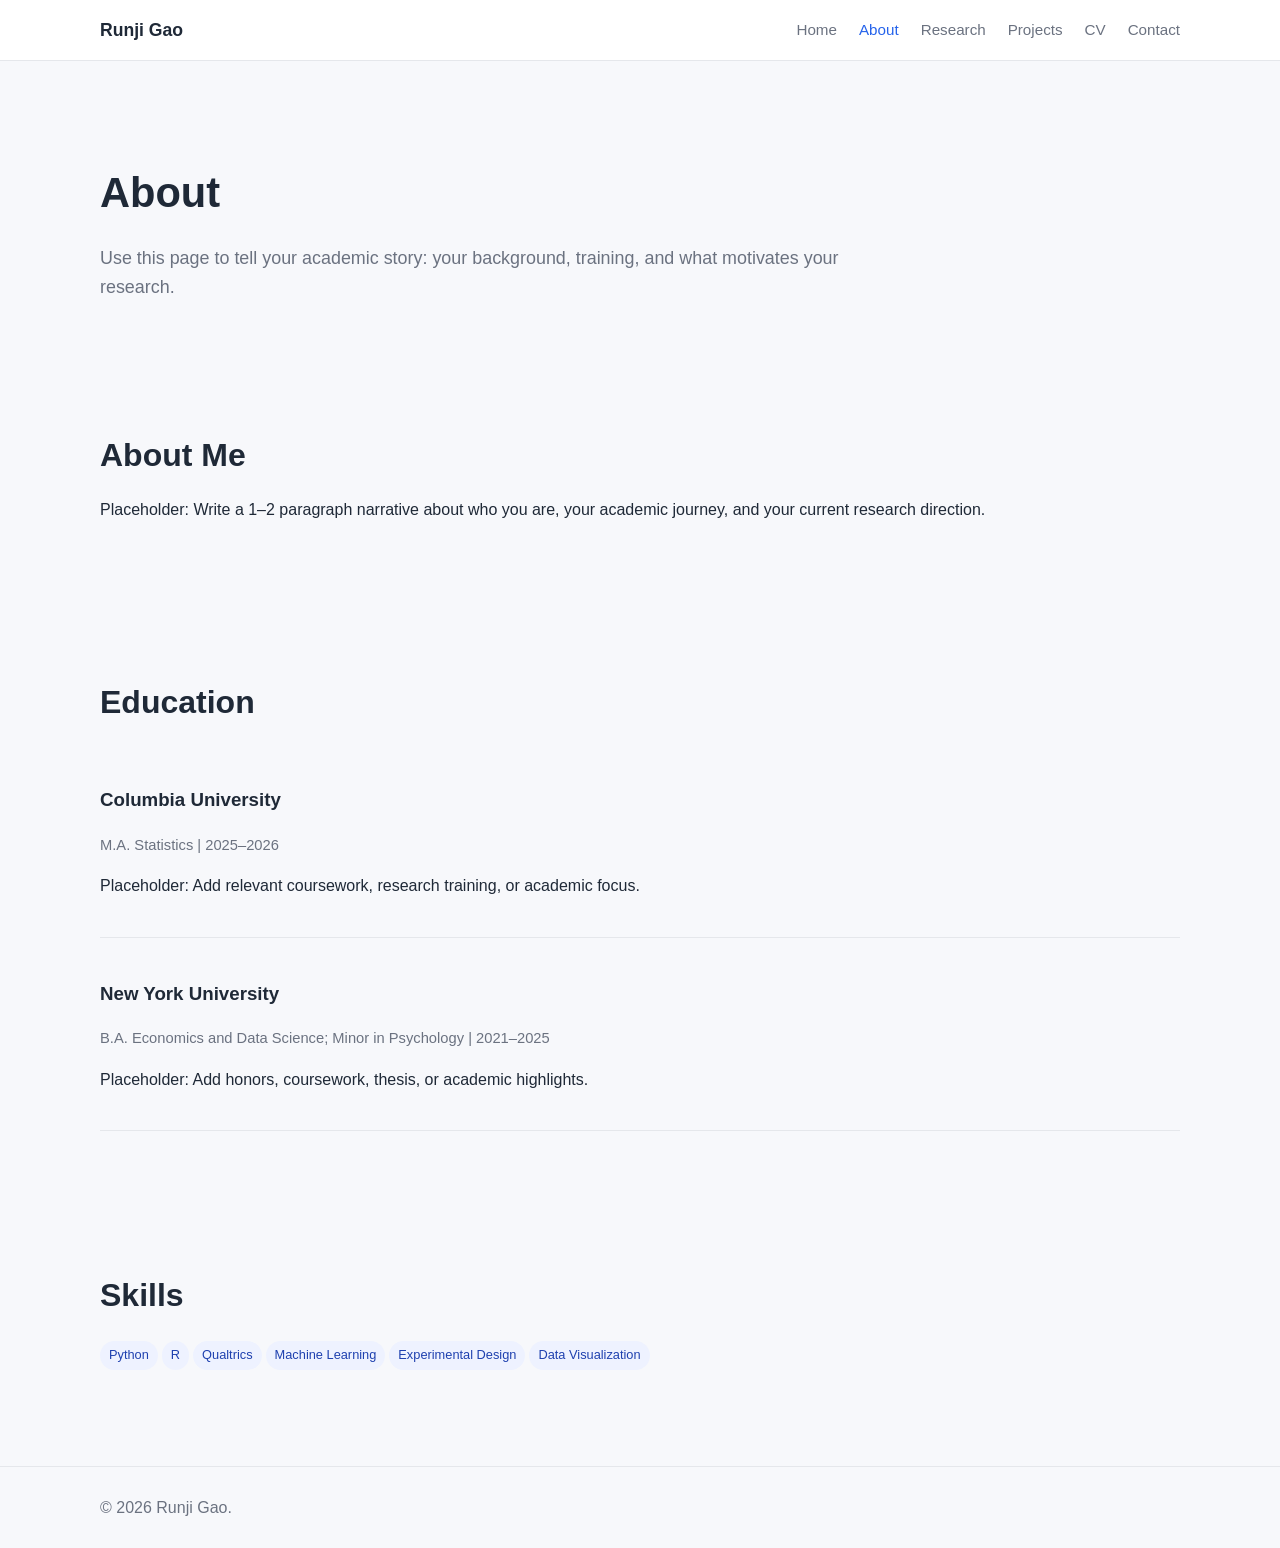
==== about.html @ 38f59dfe "update" ====
<!DOCTYPE html>
<html lang="en">
<head>
  <meta charset="UTF-8" />
  <meta name="viewport" content="width=device-width, initial-scale=1.0" />
  <title>About | Runji Gao</title>
  <link rel="stylesheet" href="assets/css/style.css" />
</head>
<body>
  <header class="navbar">
    <div class="container nav-content">
      <a class="logo" href="index.html">Runji Gao</a>
      <nav class="nav-links">
        <a href="index.html">Home</a><a class="active" href="about.html">About</a><a href="research.html">Research</a><a href="projects.html">Projects</a><a href="cv.html">CV</a><a href="contact.html">Contact</a>
      </nav>
    </div>
  </header>

  <main class="container">
    <section class="page-header">
      <h1>About</h1>
      <p class="lead">Use this page to tell your academic story: your background, training, and what motivates your research.</p>
    </section>

    <section class="section">
      <h2>About Me</h2>
      <p>Placeholder: Write a 1–2 paragraph narrative about who you are, your academic journey, and your current research direction.</p>
    </section>

    <section class="section">
      <h2>Education</h2>
      <div class="timeline-item">
        <h3>Columbia University</h3>
        <p class="meta">M.A. Statistics | 2025–2026</p>
        <p>Placeholder: Add relevant coursework, research training, or academic focus.</p>
      </div>
      <div class="timeline-item">
        <h3>New York University</h3>
        <p class="meta">B.A. Economics and Data Science; Minor in Psychology | 2021–2025</p>
        <p>Placeholder: Add honors, coursework, thesis, or academic highlights.</p>
      </div>
    </section>

    <section class="section">
      <h2>Skills</h2>
      <span class="tag">Python</span><span class="tag">R</span><span class="tag">Qualtrics</span><span class="tag">Machine Learning</span><span class="tag">Experimental Design</span><span class="tag">Data Visualization</span>
    </section>
  </main>

  <footer class="footer"><div class="container">© 2026 Runji Gao.</div></footer>
</body>
</html>
---- assets/css/style.css ----
/* =========================
   Runji Gao Personal Website
   Edit colors and fonts here
   ========================= */

:root {
  --bg: #f7f8fb;
  --card: #ffffff;
  --text: #1f2937;
  --muted: #6b7280;
  --accent: #2563eb;
  --accent-dark: #1e40af;
  --border: #e5e7eb;
}

* {
  box-sizing: border-box;
}

body {
  margin: 0;
  font-family: Arial, Helvetica, sans-serif;
  line-height: 1.6;
  color: var(--text);
  background: var(--bg);
}

.container {
  width: min(1080px, 92%);
  margin: 0 auto;
}

.navbar {
  background: white;
  border-bottom: 1px solid var(--border);
  position: sticky;
  top: 0;
  z-index: 10;
}

.nav-content {
  display: flex;
  justify-content: space-between;
  align-items: center;
  padding: 16px 0;
}

.logo {
  font-weight: 700;
  font-size: 1.1rem;
  color: var(--text);
  text-decoration: none;
}

.nav-links a {
  margin-left: 22px;
  color: var(--muted);
  text-decoration: none;
  font-size: 0.95rem;
}

.nav-links a:hover,
.nav-links a.active {
  color: var(--accent);
}

.hero {
  padding: 90px 0 70px;
}

.hero-grid {
  display: grid;
  grid-template-columns: 1.4fr 0.8fr;
  gap: 48px;
  align-items: center;
}

.hero h1 {
  font-size: clamp(2.4rem, 5vw, 4.2rem);
  line-height: 1.1;
  margin: 0 0 20px;
}

.subtitle {
  font-size: 1.25rem;
  color: var(--muted);
  max-width: 720px;
}

.hero-buttons {
  margin-top: 28px;
}

.button {
  display: inline-block;
  padding: 11px 18px;
  border-radius: 8px;
  background: var(--accent);
  color: white;
  text-decoration: none;
  margin-right: 10px;
}

.button.secondary {
  background: white;
  color: var(--accent);
  border: 1px solid var(--border);
}

.profile-card {
  background: var(--card);
  border: 1px solid var(--border);
  border-radius: 18px;
  padding: 28px;
  box-shadow: 0 10px 30px rgba(0,0,0,0.04);
}

.profile-image {
  width: 100%;
  aspect-ratio: 1 / 1;
  border-radius: 16px;
  background: #e5e7eb;
  display: flex;
  align-items: center;
  justify-content: center;
  color: var(--muted);
  margin-bottom: 18px;
}

.section {
  padding: 56px 0;
}

.section h2 {
  font-size: 2rem;
  margin-bottom: 16px;
}

.page-header {
  padding: 64px 0 28px;
}

.page-header h1 {
  font-size: 2.6rem;
  margin-bottom: 10px;
}

.lead {
  color: var(--muted);
  font-size: 1.12rem;
  max-width: 760px;
}

.grid {
  display: grid;
  grid-template-columns: repeat(3, 1fr);
  gap: 22px;
}

.grid.two {
  grid-template-columns: repeat(2, 1fr);
}

.card {
  background: var(--card);
  border: 1px solid var(--border);
  border-radius: 14px;
  padding: 24px;
}

.card h3 {
  margin-top: 0;
}

.meta {
  color: var(--muted);
  font-size: 0.92rem;
}

.tag {
  display: inline-block;
  background: #eef2ff;
  color: var(--accent-dark);
  padding: 4px 9px;
  border-radius: 999px;
  font-size: 0.8rem;
  margin: 4px 4px 0 0;
}

.timeline-item {
  padding: 22px 0;
  border-bottom: 1px solid var(--border);
}

.footer {
  border-top: 1px solid var(--border);
  padding: 28px 0;
  color: var(--muted);
  margin-top: 40px;
}

.footer a {
  color: var(--accent);
  text-decoration: none;
}

@media (max-width: 780px) {
  .hero-grid,
  .grid,
  .grid.two {
    grid-template-columns: 1fr;
  }

  .nav-content {
    align-items: flex-start;
    flex-direction: column;
  }

  .nav-links {
    margin-top: 12px;
  }

  .nav-links a {
    margin: 0 14px 8px 0;
    display: inline-block;
  }
}
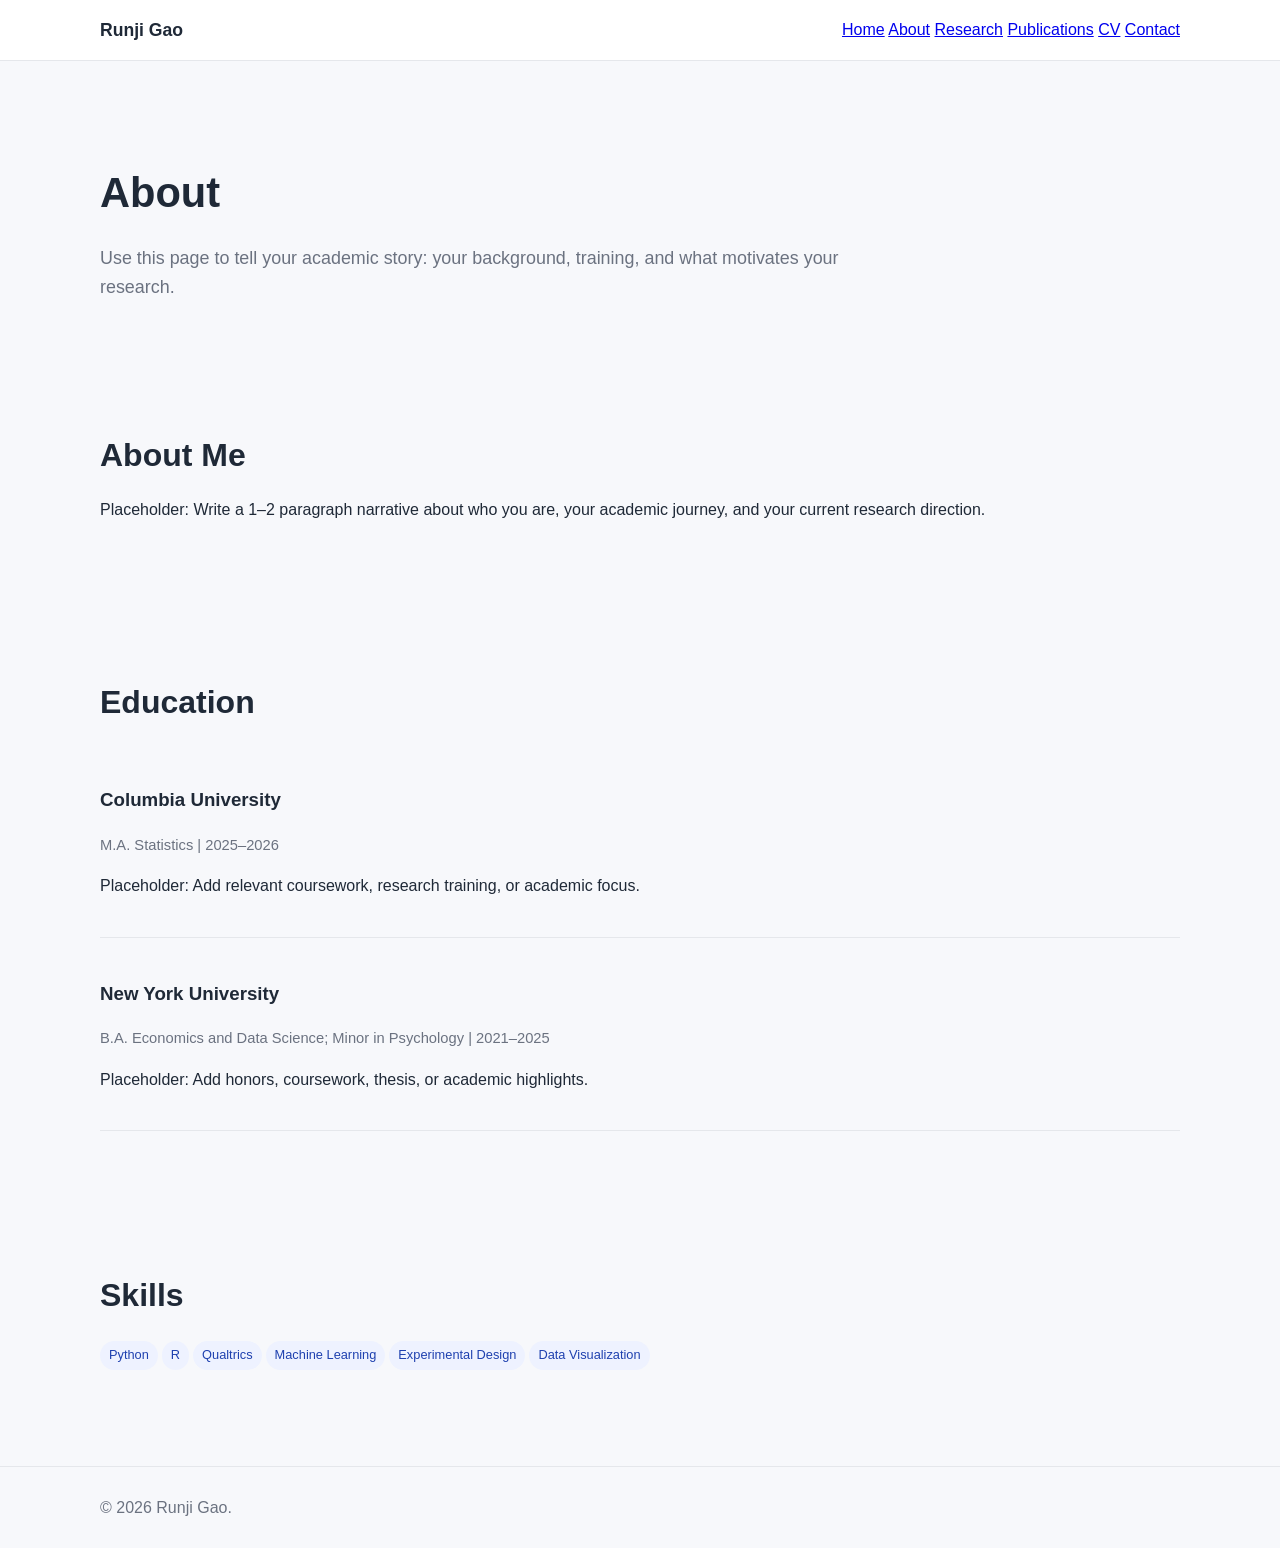
==== commit 7860b907: "update" ====
--- a/about.html
+++ b/about.html
@@ -1,17 +1,24 @@
 <!DOCTYPE html>
 <html lang="en">
+
 <head>
   <meta charset="UTF-8" />
   <meta name="viewport" content="width=device-width, initial-scale=1.0" />
   <title>About | Runji Gao</title>
   <link rel="stylesheet" href="assets/css/style.css" />
 </head>
+
 <body>
   <header class="navbar">
     <div class="container nav-content">
       <a class="logo" href="index.html">Runji Gao</a>
-      <nav class="nav-links">
-        <a href="index.html">Home</a><a class="active" href="about.html">About</a><a href="research.html">Research</a><a href="projects.html">Projects</a><a href="cv.html">CV</a><a href="contact.html">Contact</a>
+      <nav>
+        <a href="index.html">Home</a>
+        <a href="about.html">About</a>
+        <a href="research.html">Research</a>
+        <a href="publications.html">Publications</a>
+        <a href="cv.html">CV</a>
+        <a href="contact.html">Contact</a>
       </nav>
     </div>
   </header>
@@ -19,12 +26,14 @@
   <main class="container">
     <section class="page-header">
       <h1>About</h1>
-      <p class="lead">Use this page to tell your academic story: your background, training, and what motivates your research.</p>
+      <p class="lead">Use this page to tell your academic story: your background, training, and what motivates your
+        research.</p>
     </section>
 
     <section class="section">
       <h2>About Me</h2>
-      <p>Placeholder: Write a 1–2 paragraph narrative about who you are, your academic journey, and your current research direction.</p>
+      <p>Placeholder: Write a 1–2 paragraph narrative about who you are, your academic journey, and your current
+        research direction.</p>
     </section>
 
     <section class="section">
@@ -43,10 +52,15 @@
 
     <section class="section">
       <h2>Skills</h2>
-      <span class="tag">Python</span><span class="tag">R</span><span class="tag">Qualtrics</span><span class="tag">Machine Learning</span><span class="tag">Experimental Design</span><span class="tag">Data Visualization</span>
+      <span class="tag">Python</span><span class="tag">R</span><span class="tag">Qualtrics</span><span
+        class="tag">Machine Learning</span><span class="tag">Experimental Design</span><span class="tag">Data
+        Visualization</span>
     </section>
   </main>
 
-  <footer class="footer"><div class="container">© 2026 Runji Gao.</div></footer>
+  <footer class="footer">
+    <div class="container">© 2026 Runji Gao.</div>
+  </footer>
 </body>
-</html>
+
+</html>
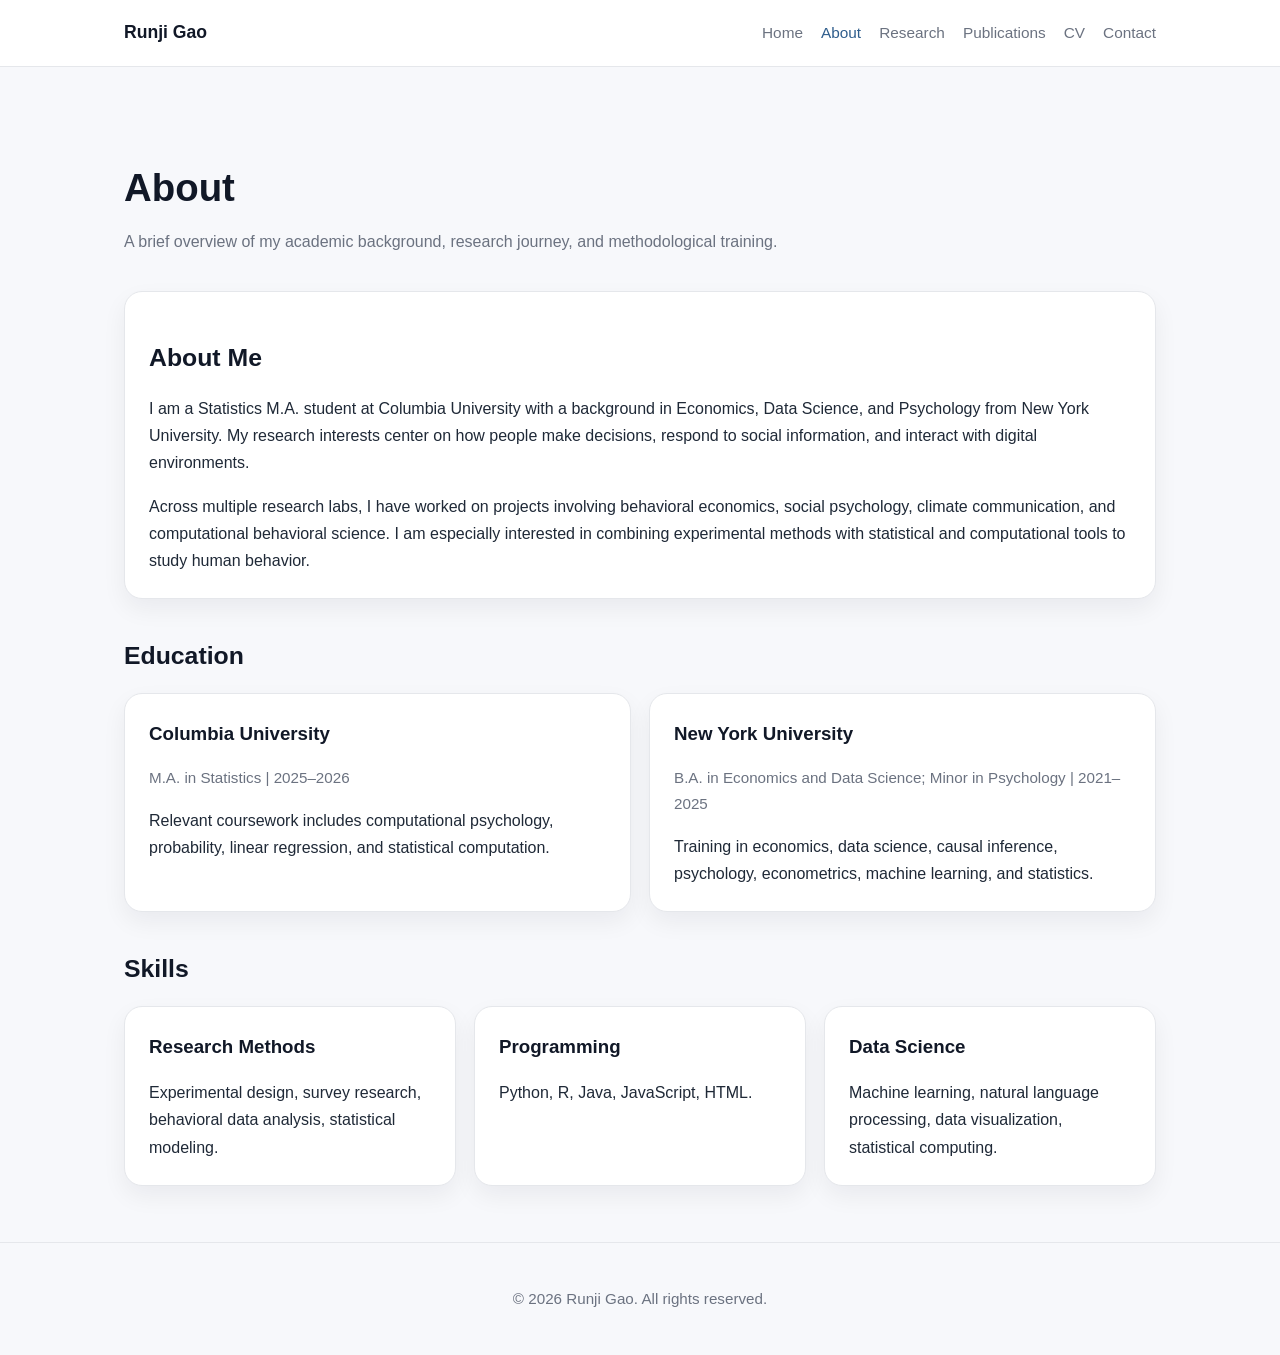
==== commit c69b0064: "666" ====
--- a/about.html
+++ b/about.html
@@ -1,66 +1,79 @@
 <!DOCTYPE html>
 <html lang="en">
-
 <head>
   <meta charset="UTF-8" />
   <meta name="viewport" content="width=device-width, initial-scale=1.0" />
-  <title>About | Runji Gao</title>
+  <title>Runji Gao | About</title>
   <link rel="stylesheet" href="assets/css/style.css" />
 </head>
-
 <body>
-  <header class="navbar">
-    <div class="container nav-content">
+  <header class="site-header">
+    <nav class="navbar">
       <a class="logo" href="index.html">Runji Gao</a>
-      <nav>
+      <div class="nav-links">
         <a href="index.html">Home</a>
-        <a href="about.html">About</a>
+        <a class="active" href="about.html">About</a>
         <a href="research.html">Research</a>
         <a href="publications.html">Publications</a>
         <a href="cv.html">CV</a>
         <a href="contact.html">Contact</a>
-      </nav>
-    </div>
+      </div>
+    </nav>
   </header>
 
-  <main class="container">
-    <section class="page-header">
+  <main>
+    <section class="page-title">
       <h1>About</h1>
-      <p class="lead">Use this page to tell your academic story: your background, training, and what motivates your
-        research.</p>
+      <p>A brief overview of my academic background, research journey, and methodological training.</p>
     </section>
 
-    <section class="section">
+    <section class="section card">
       <h2>About Me</h2>
-      <p>Placeholder: Write a 1–2 paragraph narrative about who you are, your academic journey, and your current
-        research direction.</p>
+      <p>
+        I am a Statistics M.A. student at Columbia University with a background in Economics, Data Science, and Psychology from New York University. My research interests center on how people make decisions, respond to social information, and interact with digital environments.
+      </p>
+      <p>
+        Across multiple research labs, I have worked on projects involving behavioral economics, social psychology, climate communication, and computational behavioral science. I am especially interested in combining experimental methods with statistical and computational tools to study human behavior.
+      </p>
     </section>
 
     <section class="section">
       <h2>Education</h2>
-      <div class="timeline-item">
-        <h3>Columbia University</h3>
-        <p class="meta">M.A. Statistics | 2025–2026</p>
-        <p>Placeholder: Add relevant coursework, research training, or academic focus.</p>
-      </div>
-      <div class="timeline-item">
-        <h3>New York University</h3>
-        <p class="meta">B.A. Economics and Data Science; Minor in Psychology | 2021–2025</p>
-        <p>Placeholder: Add honors, coursework, thesis, or academic highlights.</p>
+      <div class="grid two">
+        <div class="card">
+          <h3>Columbia University</h3>
+          <p class="meta">M.A. in Statistics | 2025–2026</p>
+          <p>Relevant coursework includes computational psychology, probability, linear regression, and statistical computation.</p>
+        </div>
+        <div class="card">
+          <h3>New York University</h3>
+          <p class="meta">B.A. in Economics and Data Science; Minor in Psychology | 2021–2025</p>
+          <p>Training in economics, data science, causal inference, psychology, econometrics, machine learning, and statistics.</p>
+        </div>
       </div>
     </section>
 
     <section class="section">
       <h2>Skills</h2>
-      <span class="tag">Python</span><span class="tag">R</span><span class="tag">Qualtrics</span><span
-        class="tag">Machine Learning</span><span class="tag">Experimental Design</span><span class="tag">Data
-        Visualization</span>
+      <div class="grid three">
+        <div class="card">
+          <h3>Research Methods</h3>
+          <p>Experimental design, survey research, behavioral data analysis, statistical modeling.</p>
+        </div>
+        <div class="card">
+          <h3>Programming</h3>
+          <p>Python, R, Java, JavaScript, HTML.</p>
+        </div>
+        <div class="card">
+          <h3>Data Science</h3>
+          <p>Machine learning, natural language processing, data visualization, statistical computing.</p>
+        </div>
+      </div>
     </section>
   </main>
 
   <footer class="footer">
-    <div class="container">© 2026 Runji Gao.</div>
+    <p>© 2026 Runji Gao. All rights reserved.</p>
   </footer>
 </body>
-
-</html>+</html>
--- a/assets/css/style.css
+++ b/assets/css/style.css
@@ -1,6 +1,6 @@
 /* =========================
    Runji Gao Personal Website
-   Edit colors and fonts here
+   Shared style for all pages
    ========================= */
 
 :root {
@@ -8,9 +8,11 @@
   --card: #ffffff;
   --text: #1f2937;
   --muted: #6b7280;
-  --accent: #2563eb;
-  --accent-dark: #1e40af;
+  --heading: #111827;
+  --accent: #2f5d8c;
+  --accent-light: #e8f0f8;
   --border: #e5e7eb;
+  --shadow: 0 10px 25px rgba(17, 24, 39, 0.06);
 }
 
 * {
@@ -19,142 +21,168 @@
 
 body {
   margin: 0;
-  font-family: Arial, Helvetica, sans-serif;
-  line-height: 1.6;
+  font-family: -apple-system, BlinkMacSystemFont, "Segoe UI", Roboto, Helvetica, Arial, sans-serif;
+  background: var(--bg);
   color: var(--text);
-  background: var(--bg);
-}
-
-.container {
-  width: min(1080px, 92%);
-  margin: 0 auto;
-}
-
-.navbar {
-  background: white;
+  line-height: 1.7;
+}
+
+a {
+  color: var(--accent);
+  text-decoration: none;
+}
+
+a:hover {
+  text-decoration: underline;
+}
+
+.site-header {
+  background: var(--card);
   border-bottom: 1px solid var(--border);
   position: sticky;
   top: 0;
   z-index: 10;
 }
 
-.nav-content {
+.navbar {
+  max-width: 1080px;
+  margin: 0 auto;
+  padding: 18px 24px;
   display: flex;
+  align-items: center;
   justify-content: space-between;
-  align-items: center;
-  padding: 16px 0;
+  gap: 24px;
 }
 
 .logo {
   font-weight: 700;
   font-size: 1.1rem;
-  color: var(--text);
+  color: var(--heading);
+}
+
+.nav-links {
+  display: flex;
+  gap: 18px;
+  flex-wrap: wrap;
+}
+
+.nav-links a {
+  color: var(--muted);
+  font-size: 0.96rem;
+}
+
+.nav-links a.active,
+.nav-links a:hover {
+  color: var(--accent);
   text-decoration: none;
 }
 
-.nav-links a {
-  margin-left: 22px;
-  color: var(--muted);
-  text-decoration: none;
-  font-size: 0.95rem;
-}
-
-.nav-links a:hover,
-.nav-links a.active {
-  color: var(--accent);
+main {
+  max-width: 1080px;
+  margin: 0 auto;
+  padding: 56px 24px;
 }
 
 .hero {
-  padding: 90px 0 70px;
-}
-
-.hero-grid {
   display: grid;
   grid-template-columns: 1.4fr 0.8fr;
-  gap: 48px;
+  gap: 36px;
   align-items: center;
+  padding: 48px;
+  background: linear-gradient(135deg, #ffffff 0%, #edf4fb 100%);
+  border: 1px solid var(--border);
+  border-radius: 24px;
+  box-shadow: var(--shadow);
 }
 
 .hero h1 {
-  font-size: clamp(2.4rem, 5vw, 4.2rem);
+  margin: 0 0 12px;
+  font-size: clamp(2.2rem, 5vw, 4rem);
   line-height: 1.1;
+  color: var(--heading);
+}
+
+.subtitle {
   margin: 0 0 20px;
-}
-
-.subtitle {
-  font-size: 1.25rem;
-  color: var(--muted);
-  max-width: 720px;
-}
-
-.hero-buttons {
-  margin-top: 28px;
+  color: var(--accent);
+  font-size: 1.15rem;
+  font-weight: 600;
+}
+
+.hero-text {
+  font-size: 1.08rem;
+  color: var(--text);
+  max-width: 700px;
+}
+
+.hero-card {
+  background: var(--card);
+  border: 1px solid var(--border);
+  border-radius: 20px;
+  padding: 26px;
+}
+
+.hero-card h3 {
+  margin-top: 0;
+  color: var(--heading);
+}
+
+.button-row {
+  margin-top: 24px;
+  display: flex;
+  gap: 12px;
+  flex-wrap: wrap;
 }
 
 .button {
   display: inline-block;
-  padding: 11px 18px;
-  border-radius: 8px;
+  padding: 10px 16px;
+  border-radius: 999px;
   background: var(--accent);
-  color: white;
+  color: #ffffff;
+  font-weight: 600;
+}
+
+.button:hover {
   text-decoration: none;
-  margin-right: 10px;
+  opacity: 0.92;
 }
 
 .button.secondary {
-  background: white;
-  color: var(--accent);
-  border: 1px solid var(--border);
-}
-
-.profile-card {
-  background: var(--card);
-  border: 1px solid var(--border);
-  border-radius: 18px;
-  padding: 28px;
-  box-shadow: 0 10px 30px rgba(0,0,0,0.04);
-}
-
-.profile-image {
-  width: 100%;
-  aspect-ratio: 1 / 1;
-  border-radius: 16px;
-  background: #e5e7eb;
-  display: flex;
-  align-items: center;
-  justify-content: center;
-  color: var(--muted);
-  margin-bottom: 18px;
+  background: var(--accent-light);
+  color: var(--accent);
+}
+
+.page-title {
+  margin-bottom: 28px;
+}
+
+.page-title h1 {
+  margin-bottom: 8px;
+  font-size: 2.4rem;
+  color: var(--heading);
+}
+
+.page-title p {
+  margin: 0;
+  color: var(--muted);
+  max-width: 760px;
 }
 
 .section {
-  padding: 56px 0;
+  margin-top: 36px;
 }
 
 .section h2 {
-  font-size: 2rem;
+  color: var(--heading);
+  font-size: 1.55rem;
   margin-bottom: 16px;
-}
-
-.page-header {
-  padding: 64px 0 28px;
-}
-
-.page-header h1 {
-  font-size: 2.6rem;
-  margin-bottom: 10px;
-}
-
-.lead {
-  color: var(--muted);
-  font-size: 1.12rem;
-  max-width: 760px;
 }
 
 .grid {
   display: grid;
   grid-template-columns: repeat(3, 1fr);
-  gap: 22px;
+  gap: 18px;
 }
 
 .grid.two {
@@ -164,64 +192,78 @@
 .card {
   background: var(--card);
   border: 1px solid var(--border);
-  border-radius: 14px;
+  border-radius: 18px;
   padding: 24px;
+  box-shadow: var(--shadow);
 }
 
 .card h3 {
   margin-top: 0;
+  margin-bottom: 8px;
+  color: var(--heading);
+}
+
+.card p {
+  margin-bottom: 0;
 }
 
 .meta {
   color: var(--muted);
-  font-size: 0.92rem;
-}
-
-.tag {
-  display: inline-block;
-  background: #eef2ff;
-  color: var(--accent-dark);
-  padding: 4px 9px;
-  border-radius: 999px;
-  font-size: 0.8rem;
-  margin: 4px 4px 0 0;
-}
-
-.timeline-item {
-  padding: 22px 0;
-  border-bottom: 1px solid var(--border);
+  font-size: 0.95rem;
+  margin-bottom: 10px;
+}
+
+.list-clean {
+  padding-left: 20px;
+}
+
+.list-clean li {
+  margin-bottom: 8px;
+}
+
+.publication {
+  background: var(--card);
+  border: 1px solid var(--border);
+  border-radius: 18px;
+  padding: 24px;
+  margin-bottom: 16px;
+  box-shadow: var(--shadow);
+}
+
+.publication-title {
+  font-weight: 700;
+  color: var(--heading);
 }
 
 .footer {
   border-top: 1px solid var(--border);
-  padding: 28px 0;
-  color: var(--muted);
-  margin-top: 40px;
-}
-
-.footer a {
-  color: var(--accent);
-  text-decoration: none;
-}
-
-@media (max-width: 780px) {
-  .hero-grid,
+  color: var(--muted);
+  text-align: center;
+  padding: 28px 24px;
+  font-size: 0.95rem;
+}
+
+.note {
+  background: var(--accent-light);
+  border-left: 4px solid var(--accent);
+  padding: 16px 18px;
+  border-radius: 12px;
+  color: var(--text);
+}
+
+@media (max-width: 800px) {
+  .navbar {
+    align-items: flex-start;
+    flex-direction: column;
+  }
+
+  .hero {
+    grid-template-columns: 1fr;
+    padding: 30px;
+  }
+
   .grid,
   .grid.two {
     grid-template-columns: 1fr;
   }
-
-  .nav-content {
-    align-items: flex-start;
-    flex-direction: column;
-  }
-
-  .nav-links {
-    margin-top: 12px;
-  }
-
-  .nav-links a {
-    margin: 0 14px 8px 0;
-    display: inline-block;
-  }
-}
+}
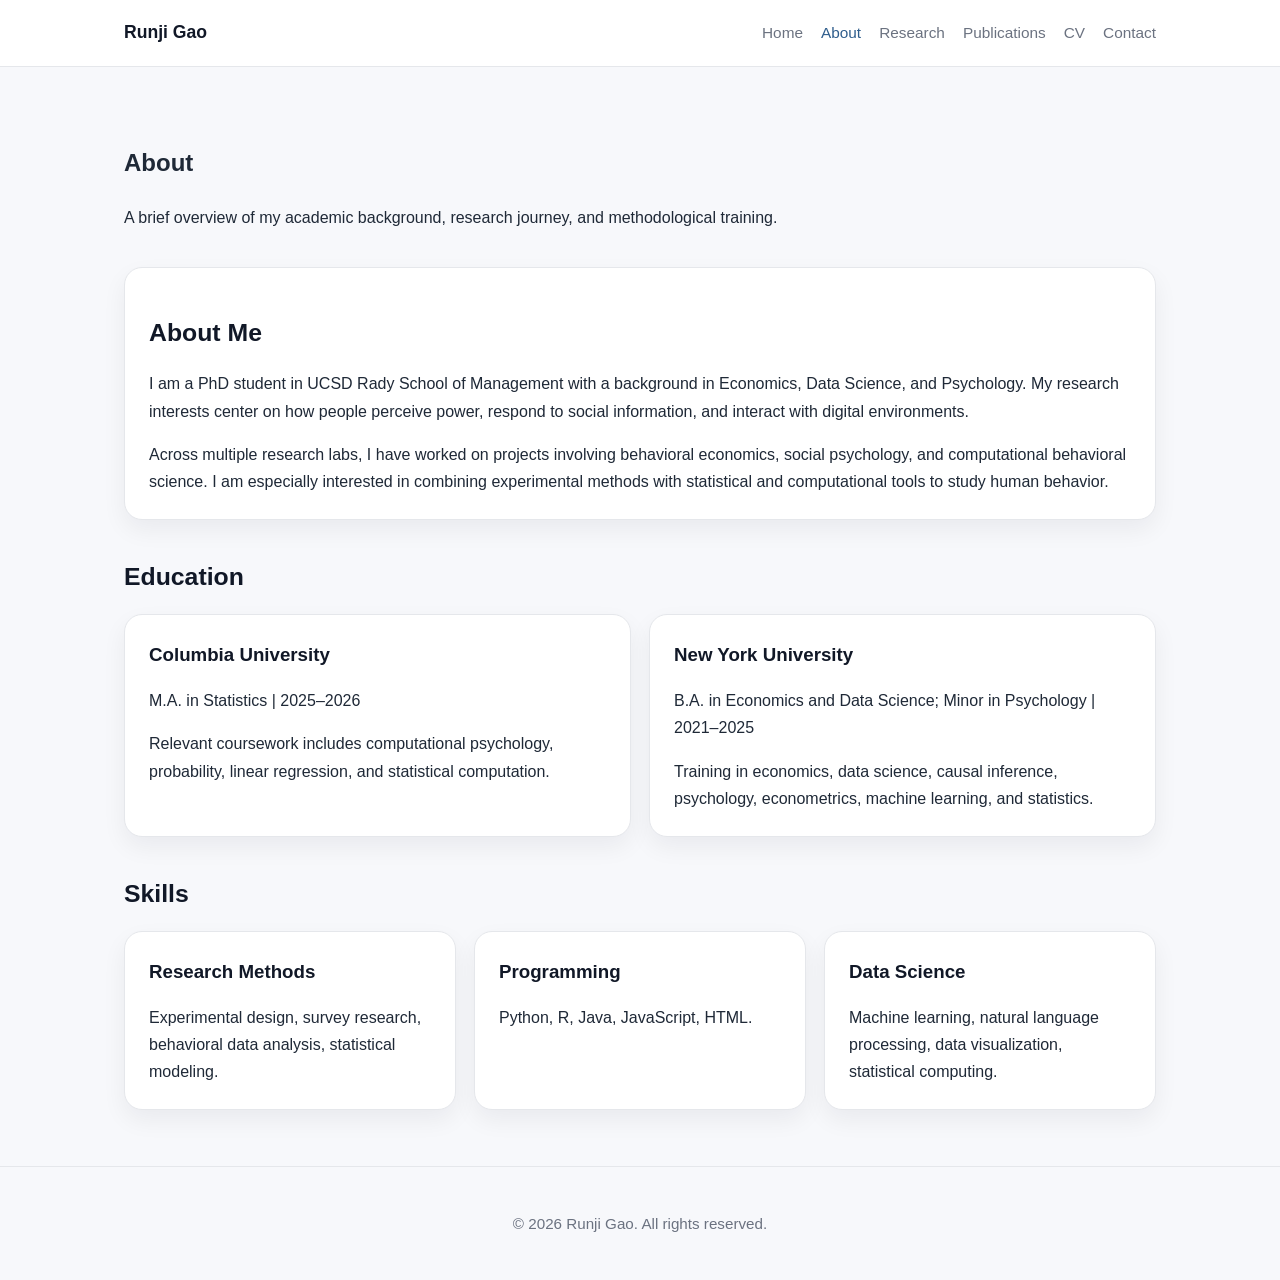
==== commit 497e99e1: "update" ====
--- a/about.html
+++ b/about.html
@@ -1,11 +1,13 @@
 <!DOCTYPE html>
 <html lang="en">
+
 <head>
   <meta charset="UTF-8" />
   <meta name="viewport" content="width=device-width, initial-scale=1.0" />
   <title>Runji Gao | About</title>
   <link rel="stylesheet" href="assets/css/style.css" />
 </head>
+
 <body>
   <header class="site-header">
     <nav class="navbar">
@@ -30,10 +32,14 @@
     <section class="section card">
       <h2>About Me</h2>
       <p>
-        I am a Statistics M.A. student at Columbia University with a background in Economics, Data Science, and Psychology from New York University. My research interests center on how people make decisions, respond to social information, and interact with digital environments.
+        I am a PhD student in UCSD Rady School of Management with a background in Economics, Data Science, and
+        Psychology. My research interests center on how people perceive power, respond to social information, and
+        interact with digital environments.
       </p>
       <p>
-        Across multiple research labs, I have worked on projects involving behavioral economics, social psychology, climate communication, and computational behavioral science. I am especially interested in combining experimental methods with statistical and computational tools to study human behavior.
+        Across multiple research labs, I have worked on projects involving behavioral economics, social psychology,
+        and computational behavioral science. I am especially interested in combining
+        experimental methods with statistical and computational tools to study human behavior.
       </p>
     </section>
 
@@ -43,12 +49,14 @@
         <div class="card">
           <h3>Columbia University</h3>
           <p class="meta">M.A. in Statistics | 2025–2026</p>
-          <p>Relevant coursework includes computational psychology, probability, linear regression, and statistical computation.</p>
+          <p>Relevant coursework includes computational psychology, probability, linear regression, and statistical
+            computation.</p>
         </div>
         <div class="card">
           <h3>New York University</h3>
           <p class="meta">B.A. in Economics and Data Science; Minor in Psychology | 2021–2025</p>
-          <p>Training in economics, data science, causal inference, psychology, econometrics, machine learning, and statistics.</p>
+          <p>Training in economics, data science, causal inference, psychology, econometrics, machine learning, and
+            statistics.</p>
         </div>
       </div>
     </section>
@@ -76,4 +84,5 @@
     <p>© 2026 Runji Gao. All rights reserved.</p>
   </footer>
 </body>
-</html>
+
+</html>
--- a/assets/css/style.css
+++ b/assets/css/style.css
@@ -3,267 +3,233 @@
    Shared style for all pages
    ========================= */
 
-:root {
-  --bg: #f7f8fb;
-  --card: #ffffff;
-  --text: #1f2937;
-  --muted: #6b7280;
-  --heading: #111827;
-  --accent: #2f5d8c;
-  --accent-light: #e8f0f8;
-  --border: #e5e7eb;
-  --shadow: 0 10px 25px rgba(17, 24, 39, 0.06);
-}
-
-* {
-  box-sizing: border-box;
-}
-
-body {
-  margin: 0;
-  font-family: -apple-system, BlinkMacSystemFont, "Segoe UI", Roboto, Helvetica, Arial, sans-serif;
-  background: var(--bg);
-  color: var(--text);
-  line-height: 1.7;
-}
-
-a {
-  color: var(--accent);
-  text-decoration: none;
-}
-
-a:hover {
-  text-decoration: underline;
-}
-
-.site-header {
-  background: var(--card);
-  border-bottom: 1px solid var(--border);
-  position: sticky;
-  top: 0;
-  z-index: 10;
-}
-
-.navbar {
-  max-width: 1080px;
-  margin: 0 auto;
-  padding: 18px 24px;
-  display: flex;
-  align-items: center;
-  justify-content: space-between;
-  gap: 24px;
-}
-
-.logo {
-  font-weight: 700;
-  font-size: 1.1rem;
-  color: var(--heading);
-}
-
-.nav-links {
-  display: flex;
-  gap: 18px;
-  flex-wrap: wrap;
-}
-
-.nav-links a {
-  color: var(--muted);
-  font-size: 0.96rem;
-}
-
-.nav-links a.active,
-.nav-links a:hover {
-  color: var(--accent);
-  text-decoration: none;
-}
-
-main {
-  max-width: 1080px;
-  margin: 0 auto;
-  padding: 56px 24px;
-}
-
-.hero {
-  display: grid;
-  grid-template-columns: 1.4fr 0.8fr;
-  gap: 36px;
-  align-items: center;
-  padding: 48px;
-  background: linear-gradient(135deg, #ffffff 0%, #edf4fb 100%);
-  border: 1px solid var(--border);
-  border-radius: 24px;
-  box-shadow: var(--shadow);
-}
-
-.hero h1 {
-  margin: 0 0 12px;
-  font-size: clamp(2.2rem, 5vw, 4rem);
-  line-height: 1.1;
-  color: var(--heading);
-}
-
-.subtitle {
-  margin: 0 0 20px;
-  color: var(--accent);
-  font-size: 1.15rem;
-  font-weight: 600;
-}
-
-.hero-text {
-  font-size: 1.08rem;
-  color: var(--text);
-  max-width: 700px;
-}
-
-.hero-card {
-  background: var(--card);
-  border: 1px solid var(--border);
-  border-radius: 20px;
-  padding: 26px;
-}
-
-.hero-card h3 {
-  margin-top: 0;
-  color: var(--heading);
-}
-
-.button-row {
-  margin-top: 24px;
-  display: flex;
-  gap: 12px;
-  flex-wrap: wrap;
-}
-
-.button {
-  display: inline-block;
-  padding: 10px 16px;
-  border-radius: 999px;
-  background: var(--accent);
-  color: #ffffff;
-  font-weight: 600;
-}
-
-.button:hover {
-  text-decoration: none;
-  opacity: 0.92;
-}
-
-.button.secondary {
-  background: var(--accent-light);
-  color: var(--accent);
-}
-
-.page-title {
-  margin-bottom: 28px;
-}
-
-.page-title h1 {
-  margin-bottom: 8px;
-  font-size: 2.4rem;
-  color: var(--heading);
-}
-
-.page-title p {
-  margin: 0;
-  color: var(--muted);
-  max-width: 760px;
-}
-
-.section {
-  margin-top: 36px;
-}
-
-.section h2 {
-  color: var(--heading);
-  font-size: 1.55rem;
-  margin-bottom: 16px;
-}
-
-.grid {
-  display: grid;
-  grid-template-columns: repeat(3, 1fr);
-  gap: 18px;
-}
-
-.grid.two {
-  grid-template-columns: repeat(2, 1fr);
-}
-
-.card {
-  background: var(--card);
-  border: 1px solid var(--border);
-  border-radius: 18px;
-  padding: 24px;
-  box-shadow: var(--shadow);
-}
-
-.card h3 {
-  margin-top: 0;
-  margin-bottom: 8px;
-  color: var(--heading);
-}
-
-.card p {
-  margin-bottom: 0;
-}
-
-.meta {
-  color: var(--muted);
-  font-size: 0.95rem;
-  margin-bottom: 10px;
-}
-
-.list-clean {
-  padding-left: 20px;
-}
-
-.list-clean li {
-  margin-bottom: 8px;
-}
-
-.publication {
-  background: var(--card);
-  border: 1px solid var(--border);
-  border-radius: 18px;
-  padding: 24px;
-  margin-bottom: 16px;
-  box-shadow: var(--shadow);
-}
-
-.publication-title {
-  font-weight: 700;
-  color: var(--heading);
-}
-
-.footer {
-  border-top: 1px solid var(--border);
-  color: var(--muted);
-  text-align: center;
-  padding: 28px 24px;
-  font-size: 0.95rem;
-}
-
-.note {
-  background: var(--accent-light);
-  border-left: 4px solid var(--accent);
-  padding: 16px 18px;
-  border-radius: 12px;
-  color: var(--text);
-}
-
-@media (max-width: 800px) {
+   :root {
+    --bg: #f7f8fb;
+    --card: #ffffff;
+    --text: #1f2937;
+    --muted: #6b7280;
+    --heading: #111827;
+    --accent: #2f5d8c;
+    --accent-light: #e8f0f8;
+    --border: #e5e7eb;
+    --shadow: 0 10px 25px rgba(17, 24, 39, 0.06);
+  }
+  
+  * {
+    box-sizing: border-box;
+  }
+  
+  body {
+    margin: 0;
+    font-family: -apple-system, BlinkMacSystemFont, "Segoe UI", Roboto, Helvetica, Arial, sans-serif;
+    background: var(--bg);
+    color: var(--text);
+    line-height: 1.7;
+  }
+  
+  a {
+    color: var(--accent);
+    text-decoration: none;
+  }
+  
+  a:hover {
+    text-decoration: underline;
+  }
+  
+  .site-header {
+    background: var(--card);
+    border-bottom: 1px solid var(--border);
+    position: sticky;
+    top: 0;
+    z-index: 10;
+  }
+  
   .navbar {
-    align-items: flex-start;
-    flex-direction: column;
-  }
-
+    max-width: 1080px;
+    margin: 0 auto;
+    padding: 18px 24px;
+    display: flex;
+    align-items: center;
+    justify-content: space-between;
+    gap: 24px;
+  }
+  
+  .logo {
+    font-weight: 700;
+    font-size: 1.1rem;
+    color: var(--heading);
+  }
+  
+  .nav-links {
+    display: flex;
+    gap: 18px;
+    flex-wrap: wrap;
+  }
+  
+  .nav-links a {
+    color: var(--muted);
+    font-size: 0.96rem;
+  }
+  
+  .nav-links a.active,
+  .nav-links a:hover {
+    color: var(--accent);
+    text-decoration: none;
+  }
+  
+  main {
+    max-width: 1080px;
+    margin: 0 auto;
+    padding: 56px 24px;
+  }
+  
   .hero {
-    grid-template-columns: 1fr;
-    padding: 30px;
-  }
-
-  .grid,
+    display: grid;
+    grid-template-columns: 1.7fr 240px;
+    gap: 36px;
+    align-items: center;
+    padding: 48px;
+    background: linear-gradient(135deg, #ffffff 0%, #edf4fb 100%);
+    border: 1px solid var(--border);
+    border-radius: 24px;
+    box-shadow: var(--shadow);
+  }
+  
+  .hero h1 {
+    margin: 0 0 12px;
+    font-size: clamp(2.2rem, 5vw, 4rem);
+    line-height: 1.1;
+    color: var(--heading);
+  }
+  
+  .subtitle {
+    margin: 0 0 20px;
+    color: var(--accent);
+    font-size: 1.15rem;
+    font-weight: 600;
+  }
+  
+  .hero-text {
+    font-size: 1.08rem;
+    color: var(--text);
+    max-width: 700px;
+  }
+  
+  .hero-card {
+    background: var(--card);
+    border: 1px solid var(--border);
+    border-radius: 20px;
+    padding: 26px;
+  }
+  
+  .photo-card {
+    width: 240px;
+    max-width: 240px;
+    height: 240px;
+    padding: 0;
+    overflow: hidden;
+    justify-self: end;
+  }
+  
+  .profile-photo {
+    width: 100%;
+    height: 100%;
+    object-fit: cover;
+    display: block;
+  }
+  
+  .button-row {
+    margin-top: 24px;
+    display: flex;
+    gap: 12px;
+    flex-wrap: wrap;
+  }
+  
+  .button {
+    display: inline-block;
+    padding: 10px 16px;
+    border-radius: 999px;
+    background: var(--accent);
+    color: #ffffff;
+    font-weight: 600;
+  }
+  
+  .button:hover {
+    text-decoration: none;
+    opacity: 0.92;
+  }
+  
+  .button.secondary {
+    background: var(--accent-light);
+    color: var(--accent);
+  }
+  
+  .section {
+    margin-top: 36px;
+  }
+  
+  .section h2 {
+    color: var(--heading);
+    font-size: 1.55rem;
+    margin-bottom: 16px;
+  }
+  
+  .grid {
+    display: grid;
+    grid-template-columns: repeat(3, 1fr);
+    gap: 18px;
+  }
+  
   .grid.two {
-    grid-template-columns: 1fr;
-  }
-}
+    grid-template-columns: repeat(2, 1fr);
+  }
+  
+  .card {
+    background: var(--card);
+    border: 1px solid var(--border);
+    border-radius: 18px;
+    padding: 24px;
+    box-shadow: var(--shadow);
+  }
+  
+  .card h3 {
+    margin-top: 0;
+    margin-bottom: 8px;
+    color: var(--heading);
+  }
+  
+  .card p {
+    margin-bottom: 0;
+  }
+  
+  .footer {
+    border-top: 1px solid var(--border);
+    color: var(--muted);
+    text-align: center;
+    padding: 28px 24px;
+    font-size: 0.95rem;
+  }
+  
+  @media (max-width: 800px) {
+    .navbar {
+      align-items: flex-start;
+      flex-direction: column;
+    }
+  
+    .hero {
+      grid-template-columns: 1fr;
+      padding: 30px;
+    }
+  
+    .photo-card {
+      justify-self: start;
+      width: 200px;
+      max-width: 200px;
+      height: 200px;
+    }
+  
+    .grid,
+    .grid.two {
+      grid-template-columns: 1fr;
+    }
+  }
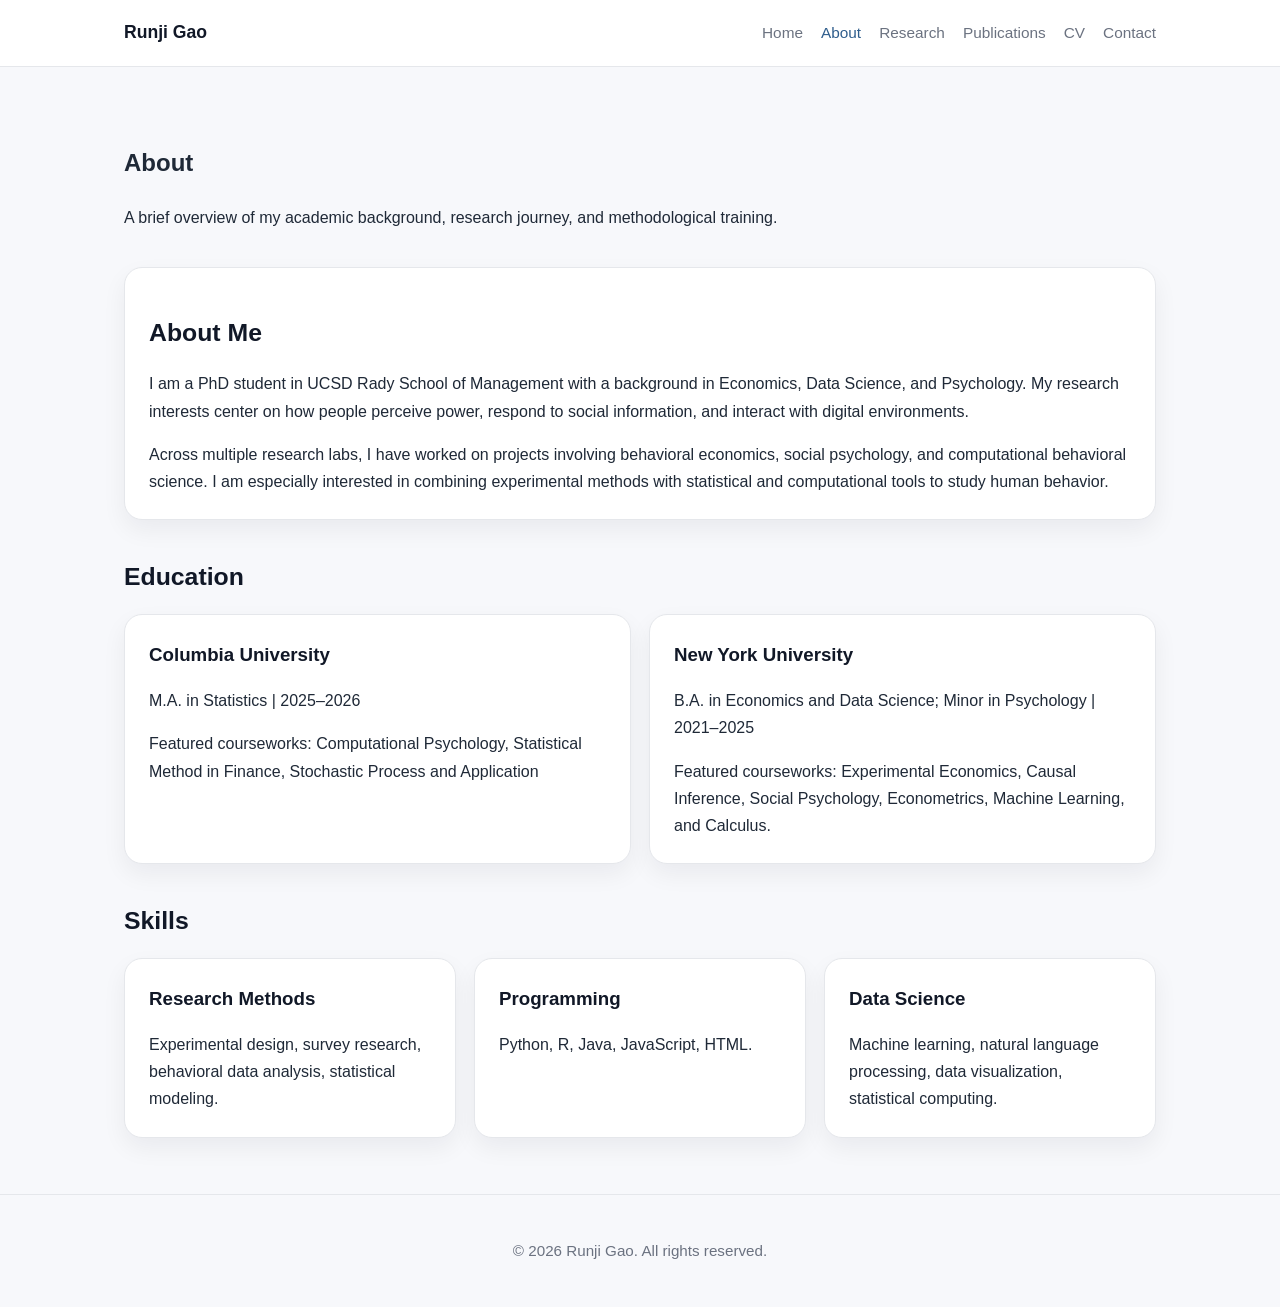
==== commit d3c17da9: "666" ====
--- a/about.html
+++ b/about.html
@@ -49,14 +49,14 @@
         <div class="card">
           <h3>Columbia University</h3>
           <p class="meta">M.A. in Statistics | 2025–2026</p>
-          <p>Relevant coursework includes computational psychology, probability, linear regression, and statistical
-            computation.</p>
+          <p>Featured courseworks: Computational Psychology, Statistical Method in Finance, Stochastic Process and
+            Application</p>
         </div>
         <div class="card">
           <h3>New York University</h3>
           <p class="meta">B.A. in Economics and Data Science; Minor in Psychology | 2021–2025</p>
-          <p>Training in economics, data science, causal inference, psychology, econometrics, machine learning, and
-            statistics.</p>
+          <p>Featured courseworks: Experimental Economics, Causal Inference, Social Psychology, Econometrics,
+            Machine Learning, and Calculus.</p>
         </div>
       </div>
     </section>
